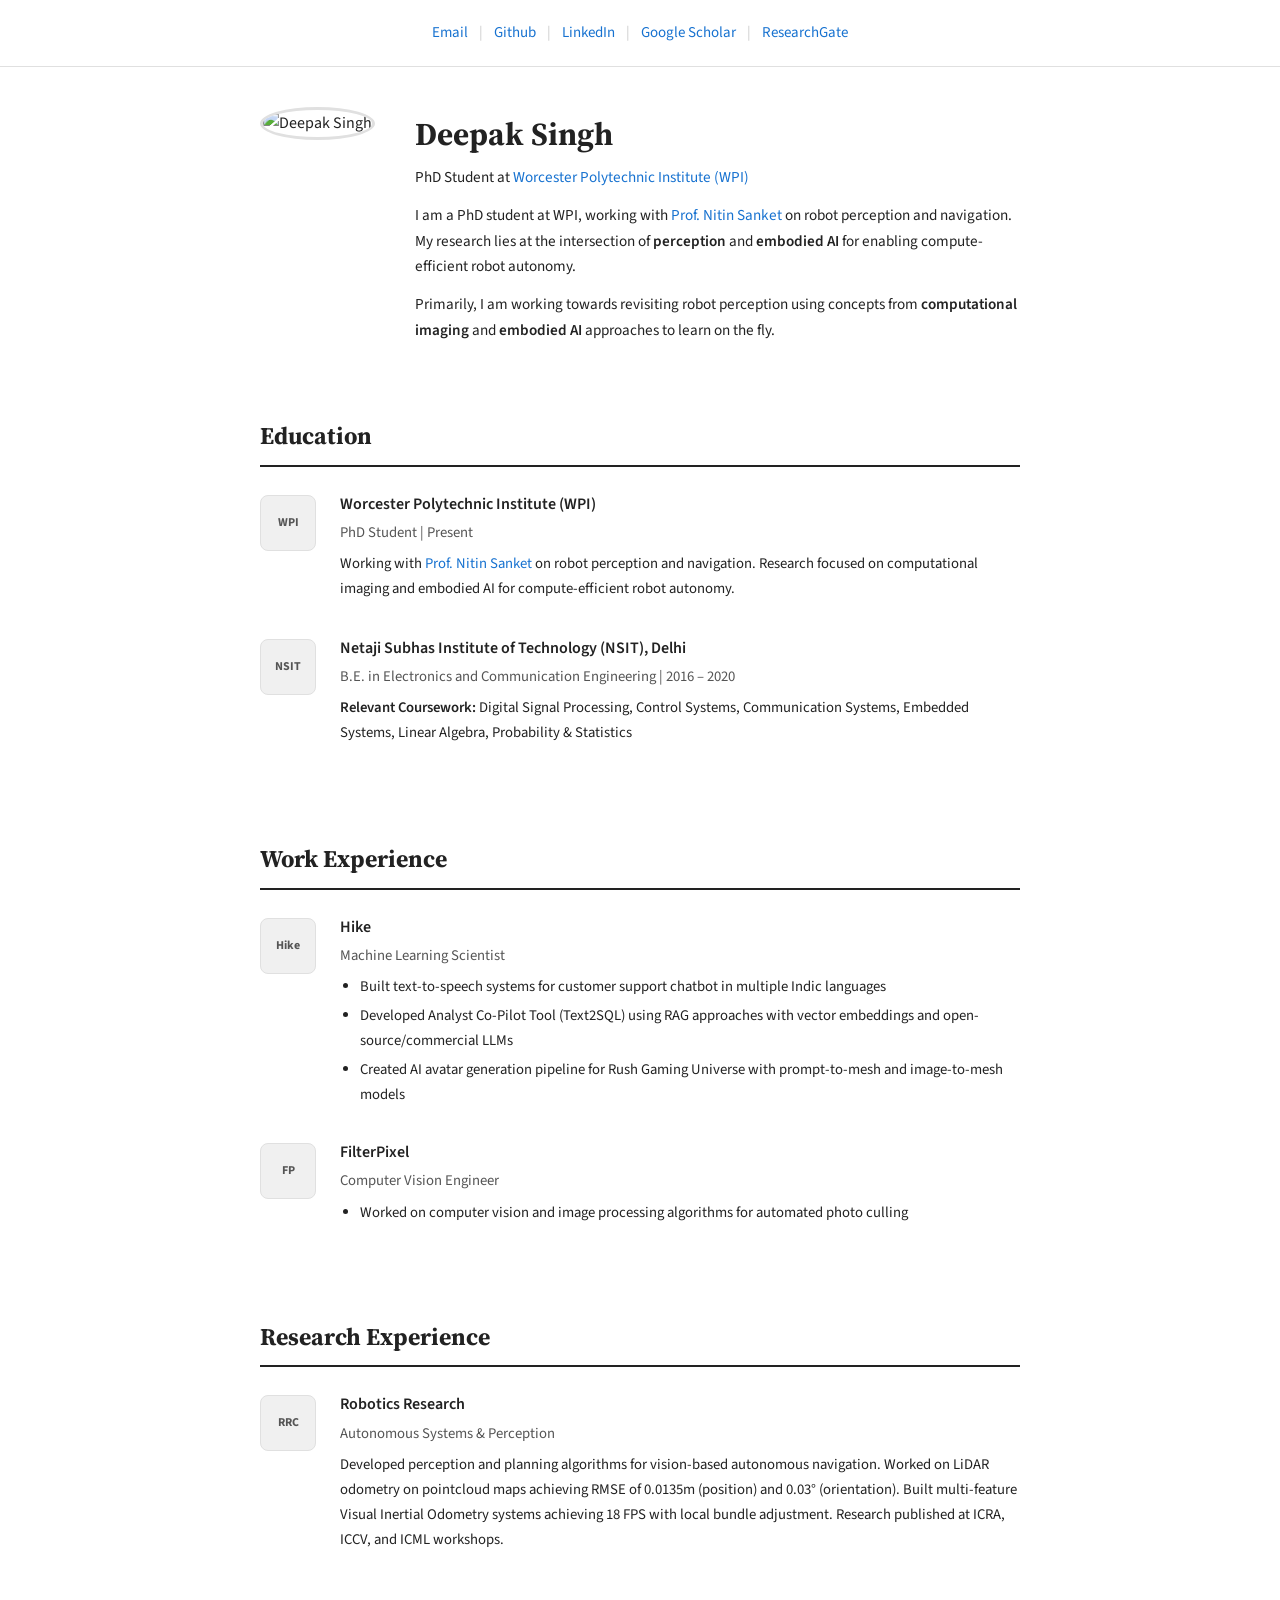
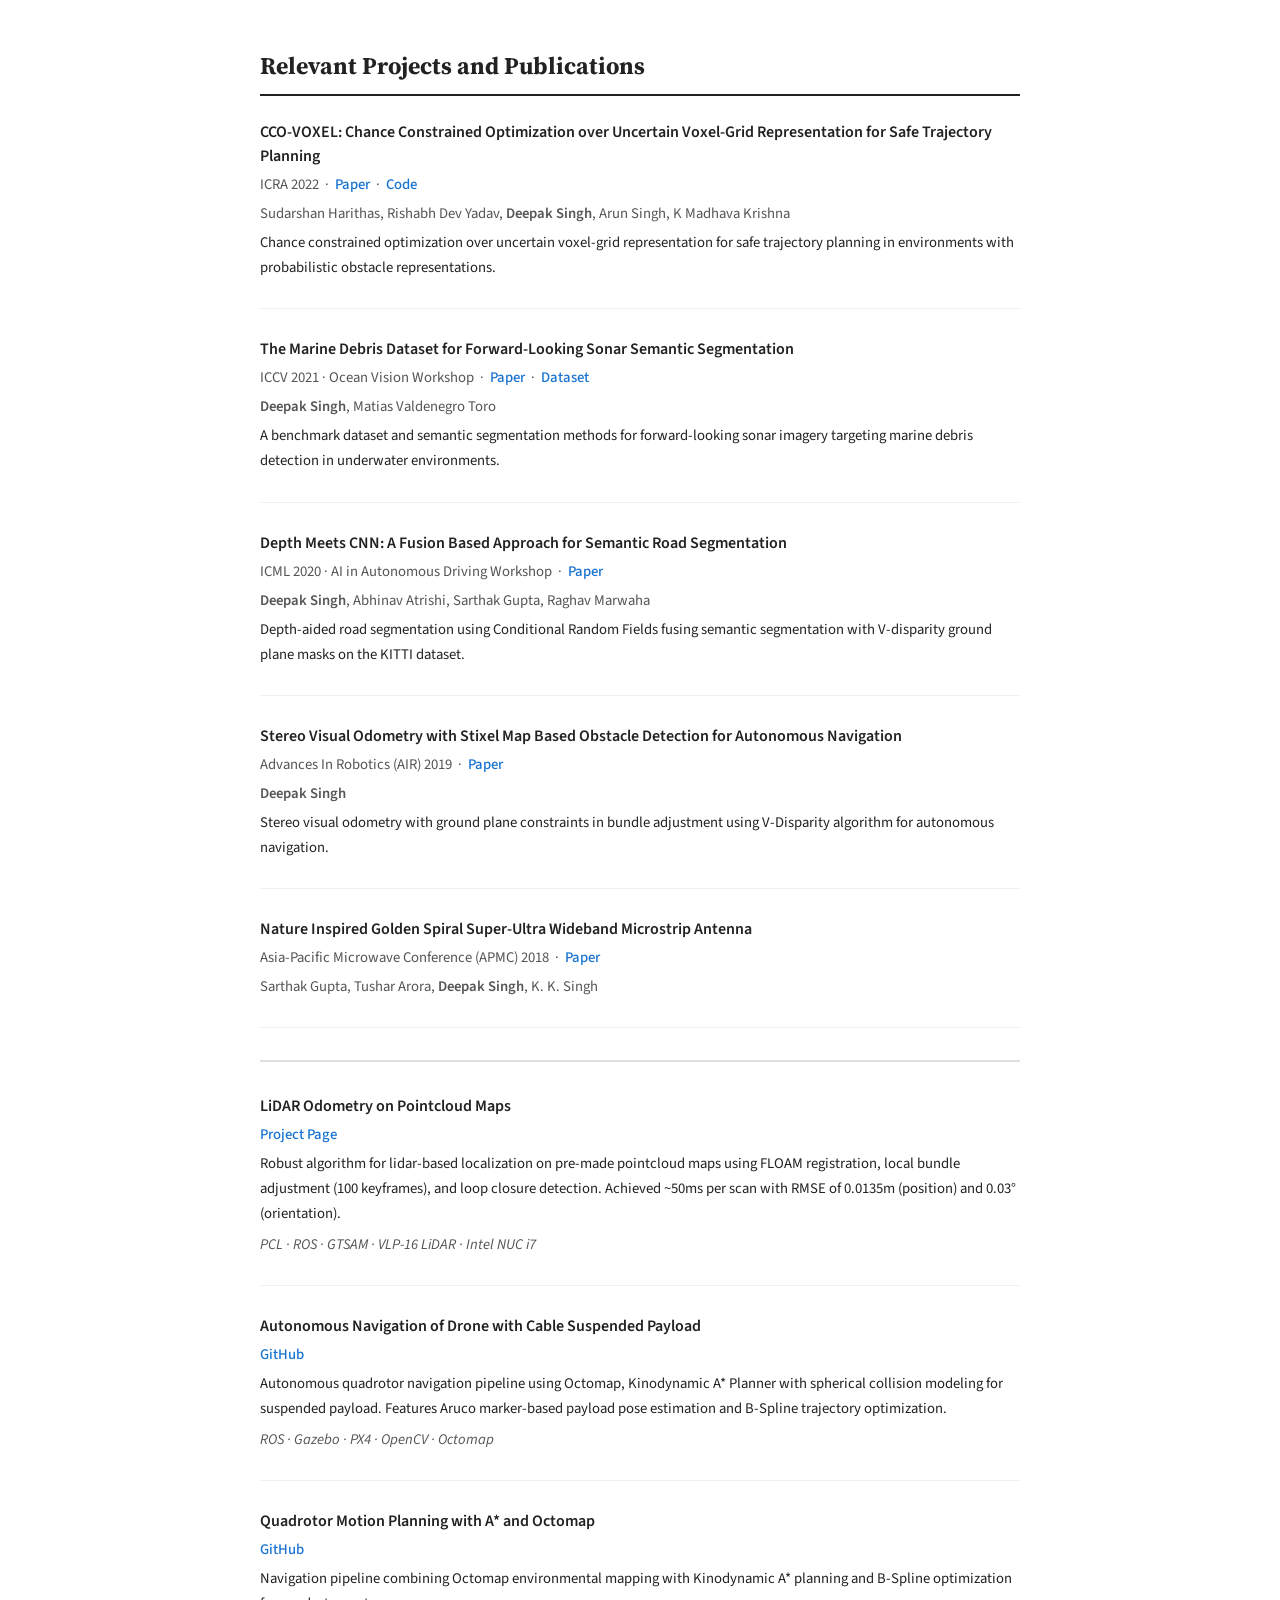
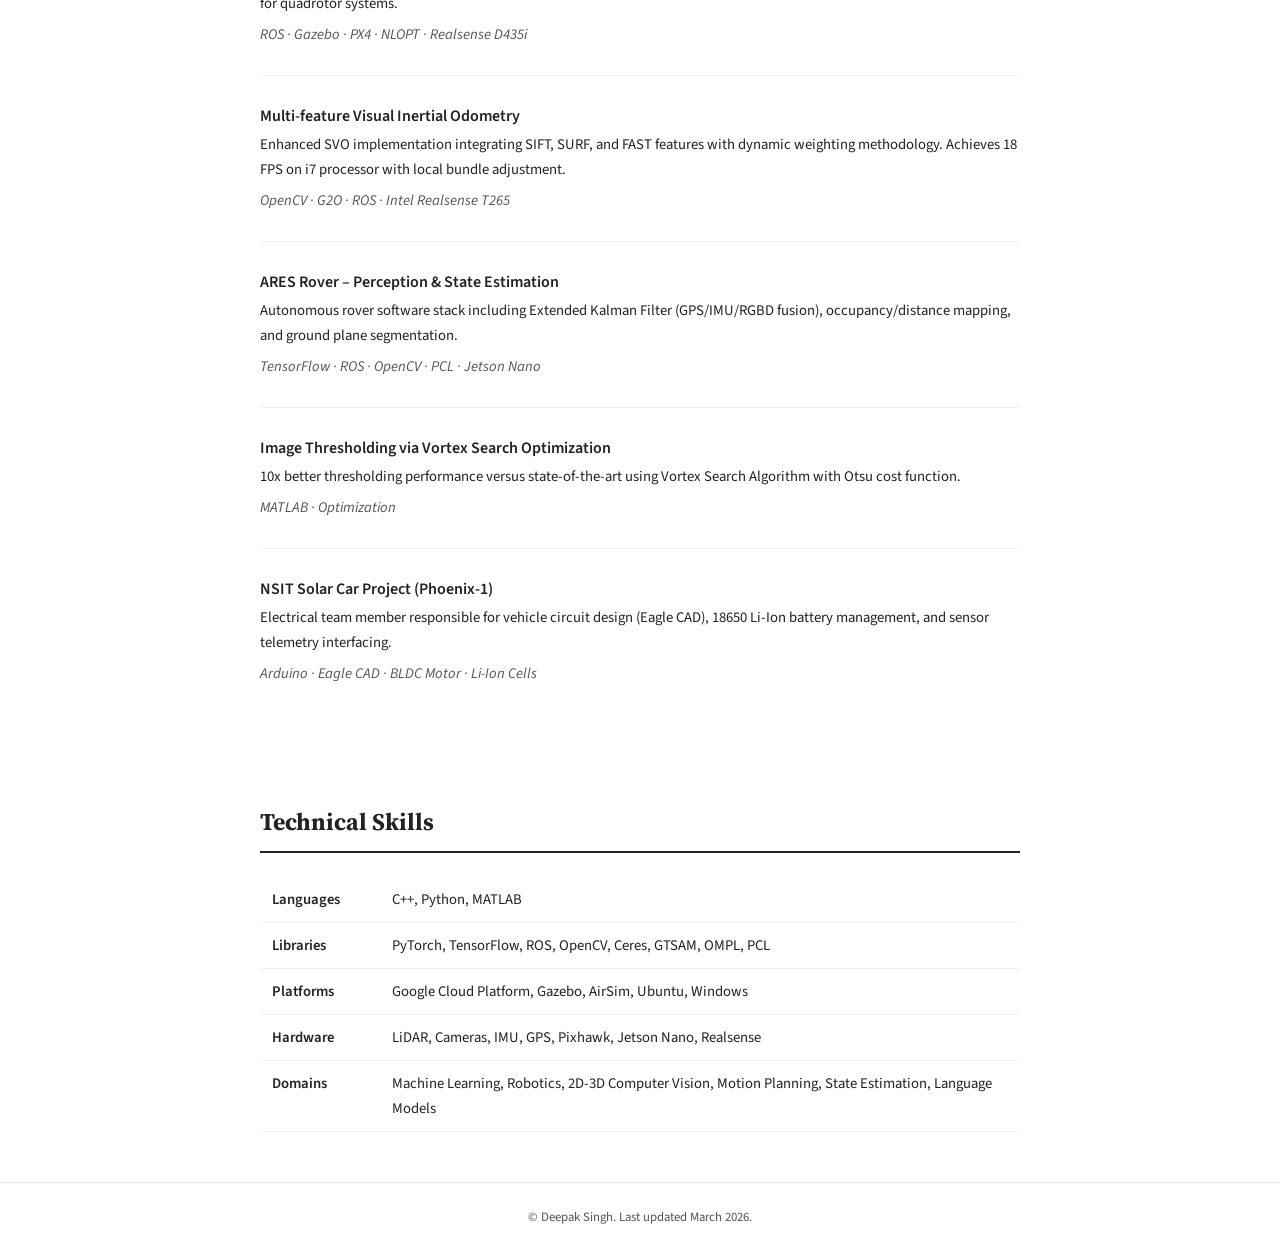
==== index.html @ 227c3a89 "Created initial template" ====
<!DOCTYPE html>
<html lang="en">
<head>
    <meta charset="UTF-8">
    <meta name="viewport" content="width=device-width, initial-scale=1.0">
    <title>Deepak Singh</title>
    <link rel="stylesheet" href="style.css">
    <link rel="preconnect" href="https://fonts.googleapis.com">
    <link href="https://fonts.googleapis.com/css2?family=Source+Sans+3:wght@300;400;600;700&family=Source+Serif+4:wght@400;600;700&display=swap" rel="stylesheet">
</head>
<body>

    <!-- Header -->
    <header>
        <div class="container">
            <div class="header-links">
                <a href="mailto:say2deepaksingh@gmail.com">Email</a>
                <span class="sep">|</span>
                <a href="https://github.com/deepak-1530" target="_blank">Github</a>
                <span class="sep">|</span>
                <a href="https://www.linkedin.com/in/deepak-singh-nsit/" target="_blank">LinkedIn</a>
                <span class="sep">|</span>
                <a href="https://scholar.google.com/" target="_blank">Google Scholar</a>
                <span class="sep">|</span>
                <a href="https://www.researchgate.net/profile/Deepak-Singh" target="_blank">ResearchGate</a>
            </div>
        </div>
    </header>

    <!-- Intro -->
    <section id="intro">
        <div class="container">
            <div class="intro-row">
                <div class="intro-photo">
                    <img src="profile.jpg" alt="Deepak Singh" />
                </div>
                <div class="intro-text">
                    <h1>Deepak Singh</h1>
                    <p class="intro-subtitle">PhD Student at <a href="https://www.wpi.edu/" target="_blank">Worcester Polytechnic Institute (WPI)</a></p>
                    <p>I am a PhD student at WPI, working with <a href="https://nitinjsanket.github.io/" target="_blank">Prof. Nitin Sanket</a> on robot perception and navigation. My research lies at the intersection of <strong>perception</strong> and <strong>embodied AI</strong> for enabling compute-efficient robot autonomy.</p>
                    <p>Primarily, I am working towards revisiting robot perception using concepts from <strong>computational imaging</strong> and <strong>embodied AI</strong> approaches to learn on the fly.</p>
                </div>
            </div>
        </div>
    </section>

    <!-- Education -->
    <section id="education">
        <div class="container">
            <h2>Education</h2>
            <div class="entry">
                <div class="entry-logo">
                    <div class="logo-placeholder">WPI</div>
                </div>
                <div class="entry-details">
                    <h3>Worcester Polytechnic Institute (WPI)</h3>
                    <p class="entry-meta">PhD Student | Present</p>
                    <p>Working with <a href="https://nitinjsanket.github.io/" target="_blank">Prof. Nitin Sanket</a> on robot perception and navigation. Research focused on computational imaging and embodied AI for compute-efficient robot autonomy.</p>
                </div>
            </div>
            <div class="entry">
                <div class="entry-logo">
                    <div class="logo-placeholder">NSIT</div>
                </div>
                <div class="entry-details">
                    <h3>Netaji Subhas Institute of Technology (NSIT), Delhi</h3>
                    <p class="entry-meta">B.E. in Electronics and Communication Engineering | 2016 &ndash; 2020</p>
                    <p><strong>Relevant Coursework:</strong> Digital Signal Processing, Control Systems, Communication Systems, Embedded Systems, Linear Algebra, Probability &amp; Statistics</p>
                </div>
            </div>
        </div>
    </section>

    <!-- Work Experience -->
    <section id="experience">
        <div class="container">
            <h2>Work Experience</h2>

            <div class="entry">
                <div class="entry-logo">
                    <div class="logo-placeholder">Hike</div>
                </div>
                <div class="entry-details">
                    <h3><a href="https://hike.in" target="_blank">Hike</a></h3>
                    <p class="entry-meta">Machine Learning Scientist</p>
                    <ul>
                        <li>Built text-to-speech systems for customer support chatbot in multiple Indic languages</li>
                        <li>Developed Analyst Co-Pilot Tool (Text2SQL) using RAG approaches with vector embeddings and open-source/commercial LLMs</li>
                        <li>Created AI avatar generation pipeline for Rush Gaming Universe with prompt-to-mesh and image-to-mesh models</li>
                    </ul>
                </div>
            </div>

            <div class="entry">
                <div class="entry-logo">
                    <div class="logo-placeholder">FP</div>
                </div>
                <div class="entry-details">
                    <h3><a href="https://filterpixel.com" target="_blank">FilterPixel</a></h3>
                    <p class="entry-meta">Computer Vision Engineer</p>
                    <ul>
                        <li>Worked on computer vision and image processing algorithms for automated photo culling</li>
                    </ul>
                </div>
            </div>
        </div>
    </section>

    <!-- Research Experience -->
    <section id="research">
        <div class="container">
            <h2>Research Experience</h2>

            <div class="entry">
                <div class="entry-logo">
                    <div class="logo-placeholder">RRC</div>
                </div>
                <div class="entry-details">
                    <h3>Robotics Research</h3>
                    <p class="entry-meta">Autonomous Systems &amp; Perception</p>
                    <p>Developed perception and planning algorithms for vision-based autonomous navigation. Worked on LiDAR odometry on pointcloud maps achieving RMSE of 0.0135m (position) and 0.03&deg; (orientation). Built multi-feature Visual Inertial Odometry systems achieving 18 FPS with local bundle adjustment. Research published at ICRA, ICCV, and ICML workshops.</p>
                </div>
            </div>
        </div>
    </section>

    <!-- Projects & Publications -->
    <section id="projects">
        <div class="container">
            <h2>Relevant Projects and Publications</h2>

            <div class="project-entry">
                <div class="project-content">
                    <h3>CCO-VOXEL: Chance Constrained Optimization over Uncertain Voxel-Grid Representation for Safe Trajectory Planning</h3>
                    <p class="project-venue">ICRA 2022 &nbsp;&middot;&nbsp; <a href="https://arxiv.org/abs/2110.02904" target="_blank">Paper</a> &nbsp;&middot;&nbsp; <a href="https://github.com/sudarshan-s-harithas/CCO-VOXEL" target="_blank">Code</a></p>
                    <p class="project-authors">Sudarshan Harithas, Rishabh Dev Yadav, <strong>Deepak Singh</strong>, Arun Singh, K Madhava Krishna</p>
                    <p>Chance constrained optimization over uncertain voxel-grid representation for safe trajectory planning in environments with probabilistic obstacle representations.</p>
                </div>
            </div>

            <div class="project-entry">
                <div class="project-content">
                    <h3>The Marine Debris Dataset for Forward-Looking Sonar Semantic Segmentation</h3>
                    <p class="project-venue">ICCV 2021 &middot; Ocean Vision Workshop &nbsp;&middot;&nbsp; <a href="https://openaccess.thecvf.com/content/ICCV2021W/OceanVision/html/Singh_The_Marine_Debris_Dataset_for_Forward-Looking_Sonar_Semantic_Segmentation_ICCVW_2021_paper.html" target="_blank">Paper</a> &nbsp;&middot;&nbsp; <a href="https://github.com/mvaldenegro/marine-debris-fls-datasets" target="_blank">Dataset</a></p>
                    <p class="project-authors"><strong>Deepak Singh</strong>, Matias Valdenegro Toro</p>
                    <p>A benchmark dataset and semantic segmentation methods for forward-looking sonar imagery targeting marine debris detection in underwater environments.</p>
                </div>
            </div>

            <div class="project-entry">
                <div class="project-content">
                    <h3>Depth Meets CNN: A Fusion Based Approach for Semantic Road Segmentation</h3>
                    <p class="project-venue">ICML 2020 &middot; AI in Autonomous Driving Workshop &nbsp;&middot;&nbsp; <a href="https://drive.google.com/file/d/1b58TT5bO67zIYHz6qLnkVkign8x6vtW0/view?usp=sharing" target="_blank">Paper</a></p>
                    <p class="project-authors"><strong>Deepak Singh</strong>, Abhinav Atrishi, Sarthak Gupta, Raghav Marwaha</p>
                    <p>Depth-aided road segmentation using Conditional Random Fields fusing semantic segmentation with V-disparity ground plane masks on the KITTI dataset.</p>
                </div>
            </div>

            <div class="project-entry">
                <div class="project-content">
                    <h3>Stereo Visual Odometry with Stixel Map Based Obstacle Detection for Autonomous Navigation</h3>
                    <p class="project-venue">Advances In Robotics (AIR) 2019 &nbsp;&middot;&nbsp; <a href="https://dl.acm.org/doi/abs/10.1145/3352593.3352622" target="_blank">Paper</a></p>
                    <p class="project-authors"><strong>Deepak Singh</strong></p>
                    <p>Stereo visual odometry with ground plane constraints in bundle adjustment using V-Disparity algorithm for autonomous navigation.</p>
                </div>
            </div>

            <div class="project-entry">
                <div class="project-content">
                    <h3>Nature Inspired Golden Spiral Super-Ultra Wideband Microstrip Antenna</h3>
                    <p class="project-venue">Asia-Pacific Microwave Conference (APMC) 2018 &nbsp;&middot;&nbsp; <a href="https://ieeexplore.ieee.org/document/8617550" target="_blank">Paper</a></p>
                    <p class="project-authors">Sarthak Gupta, Tushar Arora, <strong>Deepak Singh</strong>, K. K. Singh</p>
                </div>
            </div>

            <hr class="section-divider">

            <div class="project-entry">
                <div class="project-content">
                    <h3>LiDAR Odometry on Pointcloud Maps</h3>
                    <p class="project-venue"><a href="https://sites.google.com/iiitd.ac.in/iiitd-alive" target="_blank">Project Page</a></p>
                    <p>Robust algorithm for lidar-based localization on pre-made pointcloud maps using FLOAM registration, local bundle adjustment (100 keyframes), and loop closure detection. Achieved ~50ms per scan with RMSE of 0.0135m (position) and 0.03&deg; (orientation).</p>
                    <p class="project-tech">PCL &middot; ROS &middot; GTSAM &middot; VLP-16 LiDAR &middot; Intel NUC i7</p>
                </div>
            </div>

            <div class="project-entry">
                <div class="project-content">
                    <h3>Autonomous Navigation of Drone with Cable Suspended Payload</h3>
                    <p class="project-venue"><a href="https://github.com/deepak-1530/Drone_SuspendedPayload_Navigation" target="_blank">GitHub</a></p>
                    <p>Autonomous quadrotor navigation pipeline using Octomap, Kinodynamic A* Planner with spherical collision modeling for suspended payload. Features Aruco marker-based payload pose estimation and B-Spline trajectory optimization.</p>
                    <p class="project-tech">ROS &middot; Gazebo &middot; PX4 &middot; OpenCV &middot; Octomap</p>
                </div>
            </div>

            <div class="project-entry">
                <div class="project-content">
                    <h3>Quadrotor Motion Planning with A* and Octomap</h3>
                    <p class="project-venue"><a href="https://github.com/deepak-1530/FastPlannerOctomap" target="_blank">GitHub</a></p>
                    <p>Navigation pipeline combining Octomap environmental mapping with Kinodynamic A* planning and B-Spline optimization for quadrotor systems.</p>
                    <p class="project-tech">ROS &middot; Gazebo &middot; PX4 &middot; NLOPT &middot; Realsense D435i</p>
                </div>
            </div>

            <div class="project-entry">
                <div class="project-content">
                    <h3>Multi-feature Visual Inertial Odometry</h3>
                    <p>Enhanced SVO implementation integrating SIFT, SURF, and FAST features with dynamic weighting methodology. Achieves 18 FPS on i7 processor with local bundle adjustment.</p>
                    <p class="project-tech">OpenCV &middot; G2O &middot; ROS &middot; Intel Realsense T265</p>
                </div>
            </div>

            <div class="project-entry">
                <div class="project-content">
                    <h3>ARES Rover &ndash; Perception &amp; State Estimation</h3>
                    <p>Autonomous rover software stack including Extended Kalman Filter (GPS/IMU/RGBD fusion), occupancy/distance mapping, and ground plane segmentation.</p>
                    <p class="project-tech">TensorFlow &middot; ROS &middot; OpenCV &middot; PCL &middot; Jetson Nano</p>
                </div>
            </div>

            <div class="project-entry">
                <div class="project-content">
                    <h3>Image Thresholding via Vortex Search Optimization</h3>
                    <p>10x better thresholding performance versus state-of-the-art using Vortex Search Algorithm with Otsu cost function.</p>
                    <p class="project-tech">MATLAB &middot; Optimization</p>
                </div>
            </div>

            <div class="project-entry">
                <div class="project-content">
                    <h3>NSIT Solar Car Project (Phoenix-1)</h3>
                    <p>Electrical team member responsible for vehicle circuit design (Eagle CAD), 18650 Li-Ion battery management, and sensor telemetry interfacing.</p>
                    <p class="project-tech">Arduino &middot; Eagle CAD &middot; BLDC Motor &middot; Li-Ion Cells</p>
                </div>
            </div>
        </div>
    </section>

    <!-- Skills -->
    <section id="skills">
        <div class="container">
            <h2>Technical Skills</h2>
            <table class="skills-table">
                <tr>
                    <td class="skill-label">Languages</td>
                    <td>C++, Python, MATLAB</td>
                </tr>
                <tr>
                    <td class="skill-label">Libraries</td>
                    <td>PyTorch, TensorFlow, ROS, OpenCV, Ceres, GTSAM, OMPL, PCL</td>
                </tr>
                <tr>
                    <td class="skill-label">Platforms</td>
                    <td>Google Cloud Platform, Gazebo, AirSim, Ubuntu, Windows</td>
                </tr>
                <tr>
                    <td class="skill-label">Hardware</td>
                    <td>LiDAR, Cameras, IMU, GPS, Pixhawk, Jetson Nano, Realsense</td>
                </tr>
                <tr>
                    <td class="skill-label">Domains</td>
                    <td>Machine Learning, Robotics, 2D-3D Computer Vision, Motion Planning, State Estimation, Language Models</td>
                </tr>
            </table>
        </div>
    </section>

    <footer>
        <div class="container">
            <p>&copy; Deepak Singh. Last updated March 2026.</p>
        </div>
    </footer>

    <script src="script.js"></script>
</body>
</html>
---- style.css ----
/* ── Reset & Base ─────────────────────────────── */
*,
*::before,
*::after {
    margin: 0;
    padding: 0;
    box-sizing: border-box;
}

:root {
    --text: #222;
    --text-light: #555;
    --link: #1772d0;
    --link-hover: #f09228;
    --bg: #fff;
    --border: #e0e0e0;
    --font-sans: 'Source Sans 3', 'Helvetica Neue', Arial, sans-serif;
    --font-serif: 'Source Serif 4', 'Georgia', serif;
}

html {
    scroll-behavior: smooth;
}

body {
    font-family: var(--font-sans);
    font-size: 16px;
    line-height: 1.7;
    color: var(--text);
    background: var(--bg);
    -webkit-font-smoothing: antialiased;
}

a {
    color: var(--link);
    text-decoration: none;
}

a:hover {
    color: var(--link-hover);
}

strong {
    font-weight: 600;
}

.container {
    max-width: 800px;
    margin: 0 auto;
    padding: 0 20px;
}

/* ── Header ───────────────────────────────────── */
header {
    padding: 20px 0;
    border-bottom: 1px solid var(--border);
}

.header-links {
    text-align: center;
    font-size: 15px;
}

.header-links a {
    font-weight: 400;
}

.header-links .sep {
    color: #ccc;
    margin: 0 8px;
}

/* ── Intro ────────────────────────────────────── */
#intro {
    padding: 40px 0 30px;
}

.intro-row {
    display: flex;
    gap: 40px;
    align-items: flex-start;
}

.intro-text {
    flex: 1;
}

.intro-text h1 {
    font-family: var(--font-serif);
    font-size: 2rem;
    font-weight: 700;
    margin-bottom: 4px;
    color: var(--text);
}

.intro-subtitle {
    font-size: 1.05rem;
    color: var(--text-light);
    margin-bottom: 16px;
}

.intro-text p {
    margin-bottom: 12px;
    color: var(--text);
    font-size: 0.95rem;
}

.intro-photo {
    flex-shrink: 0;
}

.intro-photo img {
    width: 180px;
    height: 180px;
    border-radius: 50%;
    object-fit: cover;
    border: 3px solid var(--border);
}

/* ── Sections ─────────────────────────────────── */
section {
    padding: 30px 0;
}

section h2 {
    font-family: var(--font-serif);
    font-size: 1.5rem;
    font-weight: 700;
    margin-bottom: 24px;
    padding-bottom: 8px;
    border-bottom: 2px solid var(--text);
    color: var(--text);
}

/* ── Entry (Education, Work, Research) ────────── */
.entry {
    display: flex;
    gap: 20px;
    margin-bottom: 28px;
    align-items: flex-start;
}

.entry-logo {
    flex-shrink: 0;
    width: 60px;
    padding-top: 4px;
}

.logo-placeholder {
    width: 56px;
    height: 56px;
    border-radius: 8px;
    background: #f0f0f0;
    border: 1px solid var(--border);
    display: flex;
    align-items: center;
    justify-content: center;
    font-weight: 700;
    font-size: 0.75rem;
    color: var(--text-light);
    text-align: center;
    line-height: 1.2;
}

.entry-details {
    flex: 1;
}

.entry-details h3 {
    font-size: 1rem;
    font-weight: 600;
    margin-bottom: 2px;
}

.entry-details h3 a {
    color: var(--text);
}

.entry-details h3 a:hover {
    color: var(--link);
}

.entry-meta {
    font-size: 0.9rem;
    color: var(--text-light);
    margin-bottom: 8px;
}

.entry-details p {
    font-size: 0.92rem;
    margin-bottom: 6px;
}

.entry-details ul {
    padding-left: 20px;
    margin-top: 6px;
}

.entry-details li {
    font-size: 0.92rem;
    margin-bottom: 4px;
    color: var(--text);
}

/* ── Projects & Publications ──────────────────── */
.project-entry {
    margin-bottom: 28px;
    padding-bottom: 24px;
    border-bottom: 1px solid #f0f0f0;
}

.project-entry:last-child {
    border-bottom: none;
}

.project-content h3 {
    font-size: 1rem;
    font-weight: 600;
    margin-bottom: 4px;
    line-height: 1.5;
}

.project-venue {
    font-size: 0.88rem;
    color: var(--text-light);
    margin-bottom: 4px;
}

.project-venue a {
    font-weight: 500;
}

.project-authors {
    font-size: 0.88rem;
    color: var(--text-light);
    margin-bottom: 6px;
}

.project-content > p {
    font-size: 0.92rem;
    margin-bottom: 4px;
}

.project-tech {
    font-size: 0.82rem;
    color: var(--text-light);
    font-style: italic;
    margin-top: 6px;
}

.section-divider {
    border: none;
    border-top: 2px solid var(--border);
    margin: 32px 0;
}

/* ── Skills Table ─────────────────────────────── */
.skills-table {
    width: 100%;
    border-collapse: collapse;
    font-size: 0.92rem;
}

.skills-table tr {
    border-bottom: 1px solid #f0f0f0;
}

.skills-table td {
    padding: 10px 12px;
    vertical-align: top;
}

.skill-label {
    font-weight: 600;
    width: 120px;
    color: var(--text);
    white-space: nowrap;
}

/* ── Footer ───────────────────────────────────── */
footer {
    padding: 24px 0;
    text-align: center;
    font-size: 0.8rem;
    color: var(--text-light);
    border-top: 1px solid var(--border);
    margin-top: 20px;
}

/* ── Responsive ───────────────────────────────── */
@media (max-width: 640px) {
    .intro-row {
        flex-direction: column-reverse;
        align-items: center;
        text-align: center;
    }

    .intro-photo img {
        width: 140px;
        height: 140px;
    }

    .entry {
        flex-direction: column;
        gap: 8px;
    }

    .entry-logo {
        width: auto;
    }

    .header-links {
        font-size: 14px;
    }

    .header-links .sep {
        margin: 0 4px;
    }

    .skill-label {
        width: 90px;
    }
}
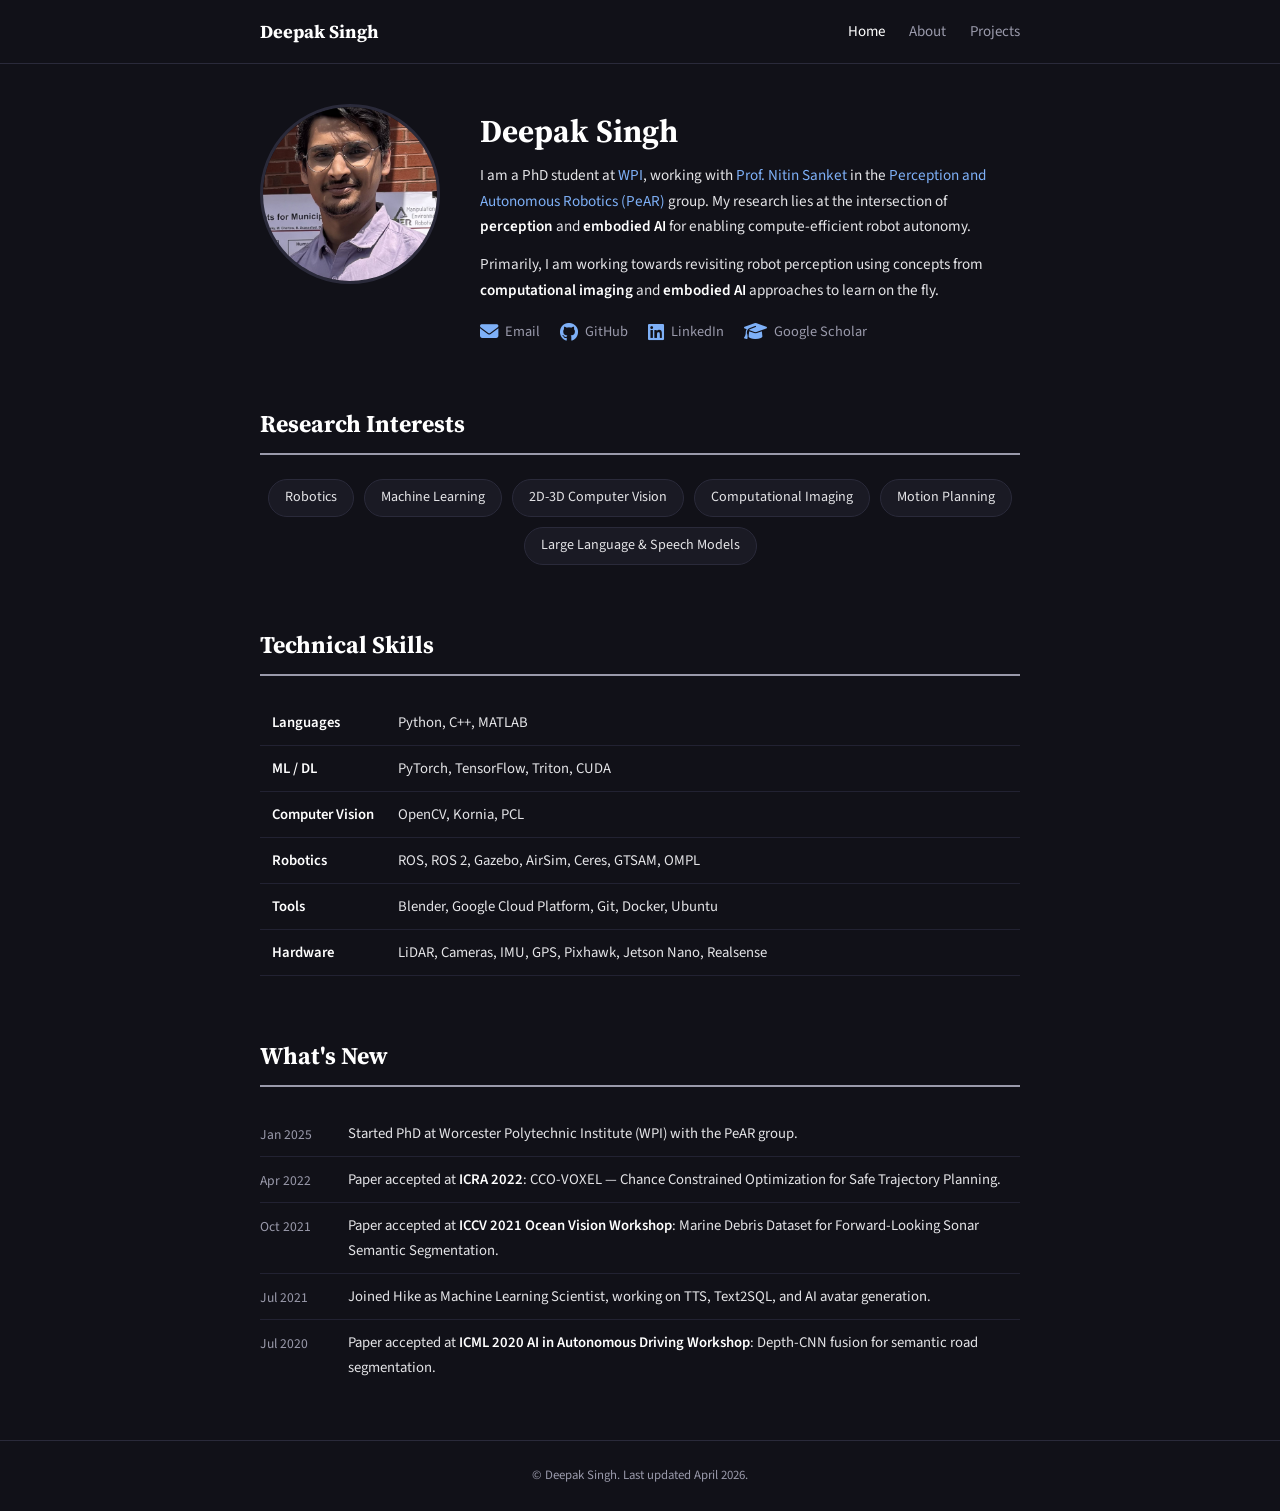
==== commit dc9728e6: "Restructure site into Home, About, and Projects pages - Home: bio, icon links, research interests, s" ====
--- a/index.html
+++ b/index.html
@@ -7,270 +7,10 @@
     <link rel="stylesheet" href="style.css">
     <link rel="preconnect" href="https://fonts.googleapis.com">
     <link href="https://fonts.googleapis.com/css2?family=Source+Sans+3:wght@300;400;600;700&family=Source+Serif+4:wght@400;600;700&display=swap" rel="stylesheet">
+    <link rel="stylesheet" href="https://cdnjs.cloudflare.com/ajax/libs/font-awesome/6.5.0/css/all.min.css">
 </head>
-<body>
-
-    <!-- Header -->
-    <header>
-        <div class="container">
-            <div class="header-links">
-                <a href="mailto:say2deepaksingh@gmail.com">Email</a>
-                <span class="sep">|</span>
-                <a href="https://github.com/deepak-1530" target="_blank">Github</a>
-                <span class="sep">|</span>
-                <a href="https://www.linkedin.com/in/deepak-singh-nsit/" target="_blank">LinkedIn</a>
-                <span class="sep">|</span>
-                <a href="https://scholar.google.com/" target="_blank">Google Scholar</a>
-                <span class="sep">|</span>
-                <a href="https://www.researchgate.net/profile/Deepak-Singh" target="_blank">ResearchGate</a>
-            </div>
-        </div>
-    </header>
-
-    <!-- Intro -->
-    <section id="intro">
-        <div class="container">
-            <div class="intro-row">
-                <div class="intro-photo">
-                    <img src="profile.jpg" alt="Deepak Singh" />
-                </div>
-                <div class="intro-text">
-                    <h1>Deepak Singh</h1>
-                    <p class="intro-subtitle">PhD Student at <a href="https://www.wpi.edu/" target="_blank">Worcester Polytechnic Institute (WPI)</a></p>
-                    <p>I am a PhD student at WPI, working with <a href="https://nitinjsanket.github.io/" target="_blank">Prof. Nitin Sanket</a> on robot perception and navigation. My research lies at the intersection of <strong>perception</strong> and <strong>embodied AI</strong> for enabling compute-efficient robot autonomy.</p>
-                    <p>Primarily, I am working towards revisiting robot perception using concepts from <strong>computational imaging</strong> and <strong>embodied AI</strong> approaches to learn on the fly.</p>
-                </div>
-            </div>
-        </div>
-    </section>
-
-    <!-- Education -->
-    <section id="education">
-        <div class="container">
-            <h2>Education</h2>
-            <div class="entry">
-                <div class="entry-logo">
-                    <div class="logo-placeholder">WPI</div>
-                </div>
-                <div class="entry-details">
-                    <h3>Worcester Polytechnic Institute (WPI)</h3>
-                    <p class="entry-meta">PhD Student | Present</p>
-                    <p>Working with <a href="https://nitinjsanket.github.io/" target="_blank">Prof. Nitin Sanket</a> on robot perception and navigation. Research focused on computational imaging and embodied AI for compute-efficient robot autonomy.</p>
-                </div>
-            </div>
-            <div class="entry">
-                <div class="entry-logo">
-                    <div class="logo-placeholder">NSIT</div>
-                </div>
-                <div class="entry-details">
-                    <h3>Netaji Subhas Institute of Technology (NSIT), Delhi</h3>
-                    <p class="entry-meta">B.E. in Electronics and Communication Engineering | 2016 &ndash; 2020</p>
-                    <p><strong>Relevant Coursework:</strong> Digital Signal Processing, Control Systems, Communication Systems, Embedded Systems, Linear Algebra, Probability &amp; Statistics</p>
-                </div>
-            </div>
-        </div>
-    </section>
-
-    <!-- Work Experience -->
-    <section id="experience">
-        <div class="container">
-            <h2>Work Experience</h2>
-
-            <div class="entry">
-                <div class="entry-logo">
-                    <div class="logo-placeholder">Hike</div>
-                </div>
-                <div class="entry-details">
-                    <h3><a href="https://hike.in" target="_blank">Hike</a></h3>
-                    <p class="entry-meta">Machine Learning Scientist</p>
-                    <ul>
-                        <li>Built text-to-speech systems for customer support chatbot in multiple Indic languages</li>
-                        <li>Developed Analyst Co-Pilot Tool (Text2SQL) using RAG approaches with vector embeddings and open-source/commercial LLMs</li>
-                        <li>Created AI avatar generation pipeline for Rush Gaming Universe with prompt-to-mesh and image-to-mesh models</li>
-                    </ul>
-                </div>
-            </div>
-
-            <div class="entry">
-                <div class="entry-logo">
-                    <div class="logo-placeholder">FP</div>
-                </div>
-                <div class="entry-details">
-                    <h3><a href="https://filterpixel.com" target="_blank">FilterPixel</a></h3>
-                    <p class="entry-meta">Computer Vision Engineer</p>
-                    <ul>
-                        <li>Worked on computer vision and image processing algorithms for automated photo culling</li>
-                    </ul>
-                </div>
-            </div>
-        </div>
-    </section>
-
-    <!-- Research Experience -->
-    <section id="research">
-        <div class="container">
-            <h2>Research Experience</h2>
-
-            <div class="entry">
-                <div class="entry-logo">
-                    <div class="logo-placeholder">RRC</div>
-                </div>
-                <div class="entry-details">
-                    <h3>Robotics Research</h3>
-                    <p class="entry-meta">Autonomous Systems &amp; Perception</p>
-                    <p>Developed perception and planning algorithms for vision-based autonomous navigation. Worked on LiDAR odometry on pointcloud maps achieving RMSE of 0.0135m (position) and 0.03&deg; (orientation). Built multi-feature Visual Inertial Odometry systems achieving 18 FPS with local bundle adjustment. Research published at ICRA, ICCV, and ICML workshops.</p>
-                </div>
-            </div>
-        </div>
-    </section>
-
-    <!-- Projects & Publications -->
-    <section id="projects">
-        <div class="container">
-            <h2>Relevant Projects and Publications</h2>
-
-            <div class="project-entry">
-                <div class="project-content">
-                    <h3>CCO-VOXEL: Chance Constrained Optimization over Uncertain Voxel-Grid Representation for Safe Trajectory Planning</h3>
-                    <p class="project-venue">ICRA 2022 &nbsp;&middot;&nbsp; <a href="https://arxiv.org/abs/2110.02904" target="_blank">Paper</a> &nbsp;&middot;&nbsp; <a href="https://github.com/sudarshan-s-harithas/CCO-VOXEL" target="_blank">Code</a></p>
-                    <p class="project-authors">Sudarshan Harithas, Rishabh Dev Yadav, <strong>Deepak Singh</strong>, Arun Singh, K Madhava Krishna</p>
-                    <p>Chance constrained optimization over uncertain voxel-grid representation for safe trajectory planning in environments with probabilistic obstacle representations.</p>
-                </div>
-            </div>
-
-            <div class="project-entry">
-                <div class="project-content">
-                    <h3>The Marine Debris Dataset for Forward-Looking Sonar Semantic Segmentation</h3>
-                    <p class="project-venue">ICCV 2021 &middot; Ocean Vision Workshop &nbsp;&middot;&nbsp; <a href="https://openaccess.thecvf.com/content/ICCV2021W/OceanVision/html/Singh_The_Marine_Debris_Dataset_for_Forward-Looking_Sonar_Semantic_Segmentation_ICCVW_2021_paper.html" target="_blank">Paper</a> &nbsp;&middot;&nbsp; <a href="https://github.com/mvaldenegro/marine-debris-fls-datasets" target="_blank">Dataset</a></p>
-                    <p class="project-authors"><strong>Deepak Singh</strong>, Matias Valdenegro Toro</p>
-                    <p>A benchmark dataset and semantic segmentation methods for forward-looking sonar imagery targeting marine debris detection in underwater environments.</p>
-                </div>
-            </div>
-
-            <div class="project-entry">
-                <div class="project-content">
-                    <h3>Depth Meets CNN: A Fusion Based Approach for Semantic Road Segmentation</h3>
-                    <p class="project-venue">ICML 2020 &middot; AI in Autonomous Driving Workshop &nbsp;&middot;&nbsp; <a href="https://drive.google.com/file/d/1b58TT5bO67zIYHz6qLnkVkign8x6vtW0/view?usp=sharing" target="_blank">Paper</a></p>
-                    <p class="project-authors"><strong>Deepak Singh</strong>, Abhinav Atrishi, Sarthak Gupta, Raghav Marwaha</p>
-                    <p>Depth-aided road segmentation using Conditional Random Fields fusing semantic segmentation with V-disparity ground plane masks on the KITTI dataset.</p>
-                </div>
-            </div>
-
-            <div class="project-entry">
-                <div class="project-content">
-                    <h3>Stereo Visual Odometry with Stixel Map Based Obstacle Detection for Autonomous Navigation</h3>
-                    <p class="project-venue">Advances In Robotics (AIR) 2019 &nbsp;&middot;&nbsp; <a href="https://dl.acm.org/doi/abs/10.1145/3352593.3352622" target="_blank">Paper</a></p>
-                    <p class="project-authors"><strong>Deepak Singh</strong></p>
-                    <p>Stereo visual odometry with ground plane constraints in bundle adjustment using V-Disparity algorithm for autonomous navigation.</p>
-                </div>
-            </div>
-
-            <div class="project-entry">
-                <div class="project-content">
-                    <h3>Nature Inspired Golden Spiral Super-Ultra Wideband Microstrip Antenna</h3>
-                    <p class="project-venue">Asia-Pacific Microwave Conference (APMC) 2018 &nbsp;&middot;&nbsp; <a href="https://ieeexplore.ieee.org/document/8617550" target="_blank">Paper</a></p>
-                    <p class="project-authors">Sarthak Gupta, Tushar Arora, <strong>Deepak Singh</strong>, K. K. Singh</p>
-                </div>
-            </div>
-
-            <hr class="section-divider">
-
-            <div class="project-entry">
-                <div class="project-content">
-                    <h3>LiDAR Odometry on Pointcloud Maps</h3>
-                    <p class="project-venue"><a href="https://sites.google.com/iiitd.ac.in/iiitd-alive" target="_blank">Project Page</a></p>
-                    <p>Robust algorithm for lidar-based localization on pre-made pointcloud maps using FLOAM registration, local bundle adjustment (100 keyframes), and loop closure detection. Achieved ~50ms per scan with RMSE of 0.0135m (position) and 0.03&deg; (orientation).</p>
-                    <p class="project-tech">PCL &middot; ROS &middot; GTSAM &middot; VLP-16 LiDAR &middot; Intel NUC i7</p>
-                </div>
-            </div>
-
-            <div class="project-entry">
-                <div class="project-content">
-                    <h3>Autonomous Navigation of Drone with Cable Suspended Payload</h3>
-                    <p class="project-venue"><a href="https://github.com/deepak-1530/Drone_SuspendedPayload_Navigation" target="_blank">GitHub</a></p>
-                    <p>Autonomous quadrotor navigation pipeline using Octomap, Kinodynamic A* Planner with spherical collision modeling for suspended payload. Features Aruco marker-based payload pose estimation and B-Spline trajectory optimization.</p>
-                    <p class="project-tech">ROS &middot; Gazebo &middot; PX4 &middot; OpenCV &middot; Octomap</p>
-                </div>
-            </div>
-
-            <div class="project-entry">
-                <div class="project-content">
-                    <h3>Quadrotor Motion Planning with A* and Octomap</h3>
-                    <p class="project-venue"><a href="https://github.com/deepak-1530/FastPlannerOctomap" target="_blank">GitHub</a></p>
-                    <p>Navigation pipeline combining Octomap environmental mapping with Kinodynamic A* planning and B-Spline optimization for quadrotor systems.</p>
-                    <p class="project-tech">ROS &middot; Gazebo &middot; PX4 &middot; NLOPT &middot; Realsense D435i</p>
-                </div>
-            </div>
-
-            <div class="project-entry">
-                <div class="project-content">
-                    <h3>Multi-feature Visual Inertial Odometry</h3>
-                    <p>Enhanced SVO implementation integrating SIFT, SURF, and FAST features with dynamic weighting methodology. Achieves 18 FPS on i7 processor with local bundle adjustment.</p>
-                    <p class="project-tech">OpenCV &middot; G2O &middot; ROS &middot; Intel Realsense T265</p>
-                </div>
-            </div>
-
-            <div class="project-entry">
-                <div class="project-content">
-                    <h3>ARES Rover &ndash; Perception &amp; State Estimation</h3>
-                    <p>Autonomous rover software stack including Extended Kalman Filter (GPS/IMU/RGBD fusion), occupancy/distance mapping, and ground plane segmentation.</p>
-                    <p class="project-tech">TensorFlow &middot; ROS &middot; OpenCV &middot; PCL &middot; Jetson Nano</p>
-                </div>
-            </div>
-
-            <div class="project-entry">
-                <div class="project-content">
-                    <h3>Image Thresholding via Vortex Search Optimization</h3>
-                    <p>10x better thresholding performance versus state-of-the-art using Vortex Search Algorithm with Otsu cost function.</p>
-                    <p class="project-tech">MATLAB &middot; Optimization</p>
-                </div>
-            </div>
-
-            <div class="project-entry">
-                <div class="project-content">
-                    <h3>NSIT Solar Car Project (Phoenix-1)</h3>
-                    <p>Electrical team member responsible for vehicle circuit design (Eagle CAD), 18650 Li-Ion battery management, and sensor telemetry interfacing.</p>
-                    <p class="project-tech">Arduino &middot; Eagle CAD &middot; BLDC Motor &middot; Li-Ion Cells</p>
-                </div>
-            </div>
-        </div>
-    </section>
-
-    <!-- Skills -->
-    <section id="skills">
-        <div class="container">
-            <h2>Technical Skills</h2>
-            <table class="skills-table">
-                <tr>
-                    <td class="skill-label">Languages</td>
-                    <td>C++, Python, MATLAB</td>
-                </tr>
-                <tr>
-                    <td class="skill-label">Libraries</td>
-                    <td>PyTorch, TensorFlow, ROS, OpenCV, Ceres, GTSAM, OMPL, PCL</td>
-                </tr>
-                <tr>
-                    <td class="skill-label">Platforms</td>
-                    <td>Google Cloud Platform, Gazebo, AirSim, Ubuntu, Windows</td>
-                </tr>
-                <tr>
-                    <td class="skill-label">Hardware</td>
-                    <td>LiDAR, Cameras, IMU, GPS, Pixhawk, Jetson Nano, Realsense</td>
-                </tr>
-                <tr>
-                    <td class="skill-label">Domains</td>
-                    <td>Machine Learning, Robotics, 2D-3D Computer Vision, Motion Planning, State Estimation, Language Models</td>
-                </tr>
-            </table>
-        </div>
-    </section>
-
-    <footer>
-        <div class="container">
-            <p>&copy; Deepak Singh. Last updated March 2026.</p>
-        </div>
-    </footer>
-
+<body data-page="home">
+    <div id="app"></div>
     <script src="script.js"></script>
 </body>
 </html>
--- a/style.css
+++ b/style.css
@@ -8,12 +8,14 @@
 }
 
 :root {
-    --text: #222;
-    --text-light: #555;
-    --link: #1772d0;
-    --link-hover: #f09228;
-    --bg: #fff;
-    --border: #e0e0e0;
+    --text: #e4e4e7;
+    --text-light: #9a9aab;
+    --link: #7eb0f7;
+    --link-hover: #f0a050;
+    --bg: #111118;
+    --bg-card: #1a1a24;
+    --border: #2a2a3a;
+    --border-light: #222232;
     --font-sans: 'Source Sans 3', 'Helvetica Neue', Arial, sans-serif;
     --font-serif: 'Source Serif 4', 'Georgia', serif;
 }
@@ -42,6 +44,7 @@
 
 strong {
     font-weight: 600;
+    color: #fff;
 }
 
 .container {
@@ -50,24 +53,93 @@
     padding: 0 20px;
 }
 
-/* ── Header ───────────────────────────────────── */
-header {
-    padding: 20px 0;
+/* ── Nav Bar ──────────────────────────────────── */
+nav {
+    padding: 16px 0;
     border-bottom: 1px solid var(--border);
 }
 
-.header-links {
-    text-align: center;
+.nav-bar {
+    display: flex;
+    justify-content: space-between;
+    align-items: center;
+}
+
+.nav-name {
+    font-family: var(--font-serif);
+    font-size: 1.15rem;
+    font-weight: 700;
+    color: #fff;
+}
+
+.nav-name:hover {
+    color: var(--link);
+}
+
+.nav-links {
+    display: flex;
+    gap: 24px;
     font-size: 15px;
 }
 
-.header-links a {
+.nav-links a {
+    color: var(--text-light);
     font-weight: 400;
 }
 
-.header-links .sep {
-    color: #ccc;
-    margin: 0 8px;
+.nav-links a:hover,
+.nav-links a.active {
+    color: #fff;
+}
+
+/* ── Intro Links ─────────────────────────────── */
+.intro-links {
+    margin-top: 16px;
+    display: flex;
+    flex-wrap: wrap;
+    gap: 12px 20px;
+}
+
+.icon-link {
+    display: inline-flex;
+    align-items: center;
+    gap: 7px;
+    font-size: 0.9rem;
+    color: var(--text-light);
+    font-weight: 400;
+    transition: color 0.15s;
+}
+
+.icon-link i {
+    font-size: 1.15rem;
+    color: var(--link);
+    transition: color 0.15s;
+}
+
+.icon-link:hover,
+.icon-link:hover i {
+    color: var(--link-hover);
+}
+
+/* ── What's New ──────────────────────────────── */
+.news-item {
+    display: flex;
+    gap: 16px;
+    padding: 10px 0;
+    border-bottom: 1px solid var(--border-light);
+    font-size: 0.92rem;
+}
+
+.news-item:last-child {
+    border-bottom: none;
+}
+
+.news-date {
+    flex-shrink: 0;
+    width: 72px;
+    color: var(--text-light);
+    font-size: 0.85rem;
+    padding-top: 2px;
 }
 
 /* ── Intro ────────────────────────────────────── */
@@ -79,30 +151,6 @@
     display: flex;
     gap: 40px;
     align-items: flex-start;
-}
-
-.intro-text {
-    flex: 1;
-}
-
-.intro-text h1 {
-    font-family: var(--font-serif);
-    font-size: 2rem;
-    font-weight: 700;
-    margin-bottom: 4px;
-    color: var(--text);
-}
-
-.intro-subtitle {
-    font-size: 1.05rem;
-    color: var(--text-light);
-    margin-bottom: 16px;
-}
-
-.intro-text p {
-    margin-bottom: 12px;
-    color: var(--text);
-    font-size: 0.95rem;
 }
 
 .intro-photo {
@@ -117,6 +165,30 @@
     border: 3px solid var(--border);
 }
 
+.intro-text {
+    flex: 1;
+}
+
+.intro-text h1 {
+    font-family: var(--font-serif);
+    font-size: 2rem;
+    font-weight: 700;
+    margin-bottom: 4px;
+    color: #fff;
+}
+
+.intro-subtitle {
+    font-size: 1.05rem;
+    color: var(--text-light);
+    margin-bottom: 16px;
+}
+
+.intro-text p {
+    margin-bottom: 12px;
+    color: var(--text);
+    font-size: 0.95rem;
+}
+
 /* ── Sections ─────────────────────────────────── */
 section {
     padding: 30px 0;
@@ -128,8 +200,8 @@
     font-weight: 700;
     margin-bottom: 24px;
     padding-bottom: 8px;
-    border-bottom: 2px solid var(--text);
-    color: var(--text);
+    border-bottom: 2px solid var(--text-light);
+    color: #fff;
 }
 
 /* ── Entry (Education, Work, Research) ────────── */
@@ -150,7 +222,7 @@
     width: 56px;
     height: 56px;
     border-radius: 8px;
-    background: #f0f0f0;
+    background: var(--bg-card);
     border: 1px solid var(--border);
     display: flex;
     align-items: center;
@@ -170,10 +242,11 @@
     font-size: 1rem;
     font-weight: 600;
     margin-bottom: 2px;
+    color: #fff;
 }
 
 .entry-details h3 a {
-    color: var(--text);
+    color: #fff;
 }
 
 .entry-details h3 a:hover {
@@ -206,7 +279,7 @@
 .project-entry {
     margin-bottom: 28px;
     padding-bottom: 24px;
-    border-bottom: 1px solid #f0f0f0;
+    border-bottom: 1px solid var(--border-light);
 }
 
 .project-entry:last-child {
@@ -218,6 +291,7 @@
     font-weight: 600;
     margin-bottom: 4px;
     line-height: 1.5;
+    color: #fff;
 }
 
 .project-venue {
@@ -234,6 +308,10 @@
     font-size: 0.88rem;
     color: var(--text-light);
     margin-bottom: 6px;
+}
+
+.project-authors strong {
+    color: var(--text);
 }
 
 .project-content > p {
@@ -252,6 +330,24 @@
     border: none;
     border-top: 2px solid var(--border);
     margin: 32px 0;
+}
+
+/* ── Research Interests ──────────────────────── */
+.interests-list {
+    display: flex;
+    flex-wrap: wrap;
+    gap: 10px;
+    justify-content: center;
+    margin-top: 12px;
+}
+
+.interest-tag {
+    padding: 6px 16px;
+    font-size: 0.88rem;
+    border: 1px solid var(--border);
+    border-radius: 20px;
+    color: var(--text);
+    background: var(--bg-card);
 }
 
 /* ── Skills Table ─────────────────────────────── */
@@ -262,7 +358,7 @@
 }
 
 .skills-table tr {
-    border-bottom: 1px solid #f0f0f0;
+    border-bottom: 1px solid var(--border-light);
 }
 
 .skills-table td {
@@ -273,7 +369,7 @@
 .skill-label {
     font-weight: 600;
     width: 120px;
-    color: var(--text);
+    color: #fff;
     white-space: nowrap;
 }
 
@@ -290,7 +386,7 @@
 /* ── Responsive ───────────────────────────────── */
 @media (max-width: 640px) {
     .intro-row {
-        flex-direction: column-reverse;
+        flex-direction: column;
         align-items: center;
         text-align: center;
     }
@@ -309,11 +405,16 @@
         width: auto;
     }
 
-    .header-links {
+    .nav-links {
+        gap: 16px;
         font-size: 14px;
     }
 
-    .header-links .sep {
+    .intro-links {
+        font-size: 14px;
+    }
+
+    .intro-links .sep {
         margin: 0 4px;
     }
 
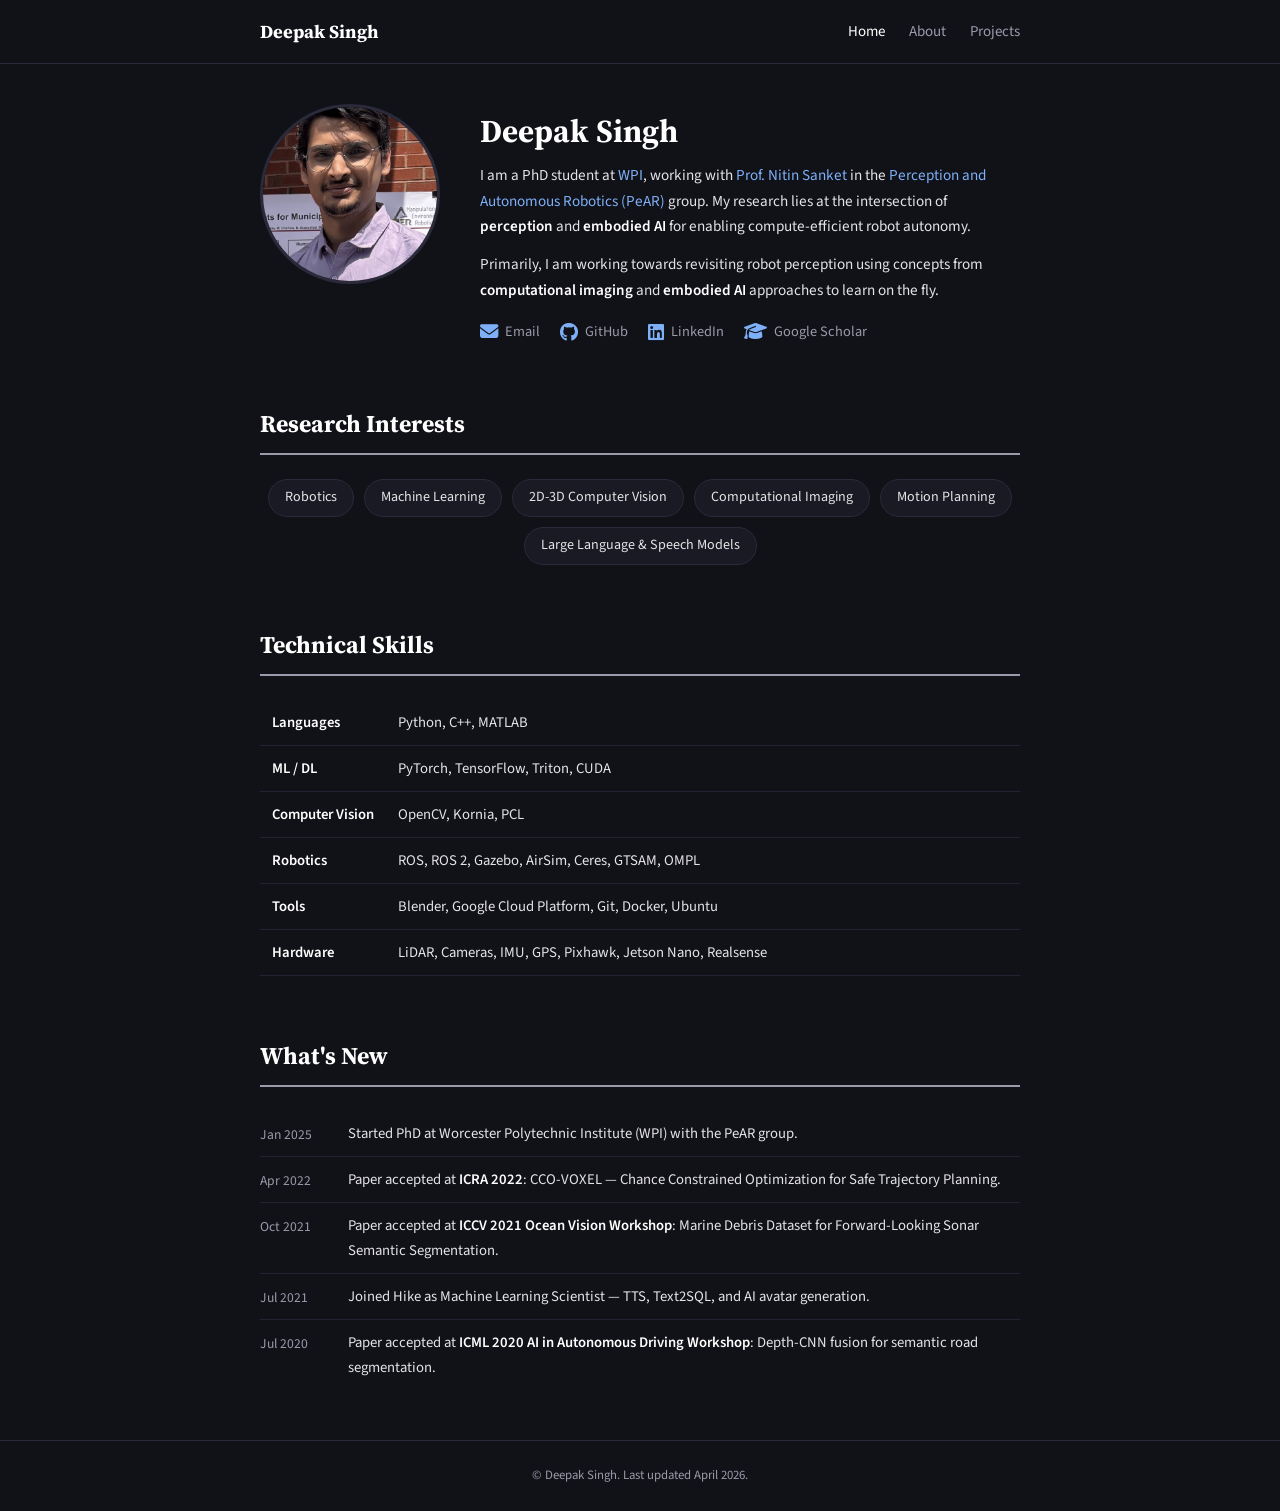
==== commit d8dc9d5a: "Separate site content into data.js for easy editing Co-Authored-By: Claude Sonnet 4.6 <noreply@anthr" ====
--- a/index.html
+++ b/index.html
@@ -11,6 +11,7 @@
 </head>
 <body data-page="home">
     <div id="app"></div>
+    <script src="data.js"></script>
     <script src="script.js"></script>
 </body>
 </html>
